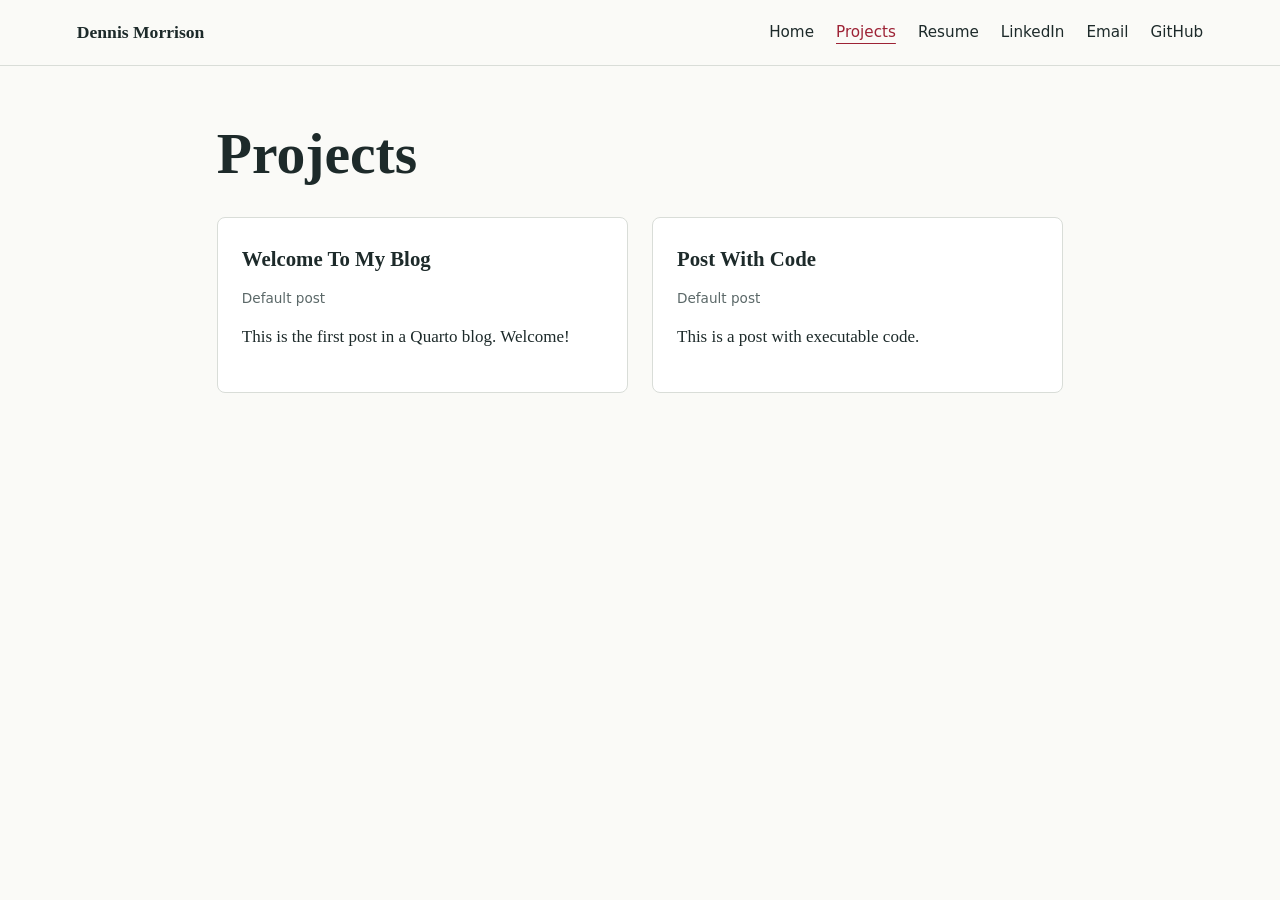
==== projects.html @ fea25a9e "Add files via upload" ====
<!DOCTYPE html>
<html lang="en">
<head>
<meta charset="utf-8">
<meta name="viewport" content="width=device-width, initial-scale=1">
<title>Projects | Dennis Morrison</title>
<link rel="stylesheet" href="styles.css">
</head>
<body>
<nav aria-label="Main">
  <a class="brand" href="index.html">Dennis Morrison</a>
  <ul>
    <li><a href="index.html" >Home</a></li>
    <li><a href="projects.html" aria-current="page">Projects</a></li>
    <li><a href="resume.html" >Resume</a></li>
    <li><a href="https://www.linkedin.com/in/dennis-morrison-347b19288/">LinkedIn</a></li>
    <li><a href="mailto:YOUR_EMAIL@uark.edu">Email</a></li>
    <li><a href="https://github.com/dennismorrison06">GitHub</a></li>
  </ul>
</nav>
<main>
  <h1>Projects</h1>
  <div class="grid">
    <article class="card">
      <h2>Welcome To My Blog</h2>
      <p class="date">Default post</p>
      <p>This is the first post in a Quarto blog. Welcome!</p>
    </article>
    <article class="card">
      <h2>Post With Code</h2>
      <p class="date">Default post</p>
      <p>This is a post with executable code.</p>
    </article>
  </div>
</main>
</body>
</html>
---- styles.css ----
:root{--bg:#fafaf7;--ink:#1d2a2a;--muted:#5b6868;--line:#d9ddd8;--accent:#9d2235;--card:#fff}
@media (prefers-color-scheme:dark){:root{--bg:#161b1b;--ink:#eef1ee;--muted:#a3adab;--line:#2c3535;--accent:#e0788a;--card:#1d2424}}
*{box-sizing:border-box}
body{margin:0;background:var(--bg);color:var(--ink);font:17px/1.65 Georgia,"Times New Roman",serif}
a{color:var(--accent)}
:focus-visible{outline:3px solid var(--accent);outline-offset:3px}
nav{display:flex;justify-content:space-between;align-items:center;flex-wrap:wrap;gap:12px;padding:18px 6vw;border-bottom:1px solid var(--line)}
nav .brand{font-weight:bold;font-size:1.1rem;color:var(--ink);text-decoration:none}
nav ul{display:flex;flex-wrap:wrap;gap:22px;list-style:none;margin:0;padding:0}
nav ul a{color:var(--ink);text-decoration:none;font-family:system-ui,sans-serif;font-size:.95rem}
nav ul a:hover,nav ul a[aria-current]{color:var(--accent);text-decoration:underline;text-underline-offset:6px}
main{max-width:1000px;margin:0 auto;padding:56px 6vw}
h1{font-size:clamp(2.2rem,6vw,3.6rem);line-height:1.1;margin:0 0 .4em}
.hero{display:grid;grid-template-columns:260px 1fr;gap:48px;align-items:center}
.hero img{width:260px;height:260px;object-fit:cover;border-radius:50%;border:4px solid var(--line);background:var(--line)}
.links{display:flex;flex-wrap:wrap;gap:12px;margin-top:24px;font-family:system-ui,sans-serif}
.links a{padding:8px 16px;border:1px solid var(--accent);border-radius:6px;text-decoration:none;font-size:.95rem}
.links a:hover{background:var(--accent);color:var(--bg)}
.grid{display:grid;grid-template-columns:repeat(auto-fill,minmax(280px,1fr));gap:24px;margin-top:32px}
.card{background:var(--card);border:1px solid var(--line);border-radius:8px;padding:24px}
.card h2{margin:0 0 6px;font-size:1.3rem}
.card .date{color:var(--muted);font:.85rem system-ui,sans-serif}
iframe{width:100%;max-width:800px;height:1000px;border:1px solid var(--line)}
@media(max-width:700px){.hero{grid-template-columns:1fr;text-align:center;justify-items:center}.links{justify-content:center}}
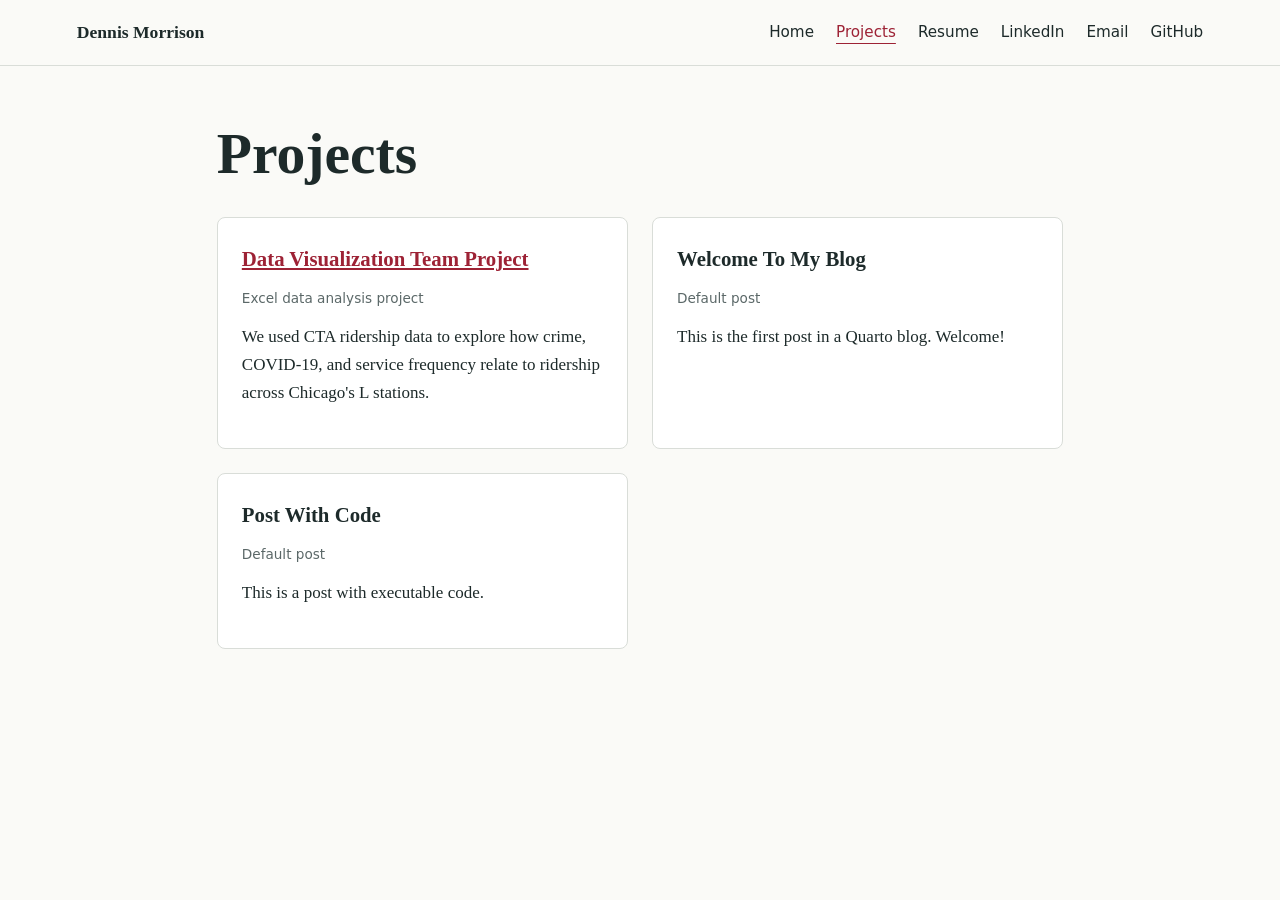
==== commit 75c15c10: "Add Data Visualization Team Project entry Added a new project entry for the Data Visualization Team " ====
--- a/projects.html
+++ b/projects.html
@@ -14,13 +14,18 @@
     <li><a href="projects.html" aria-current="page">Projects</a></li>
     <li><a href="resume.html" >Resume</a></li>
     <li><a href="https://www.linkedin.com/in/dennis-morrison-347b19288/">LinkedIn</a></li>
-    <li><a href="mailto:YOUR_EMAIL@uark.edu">Email</a></li>
+    <li><a href="mailto:dm139@uark.edu">Email</a></li>
     <li><a href="https://github.com/dennismorrison06">GitHub</a></li>
   </ul>
 </nav>
 <main>
   <h1>Projects</h1>
   <div class="grid">
+    <article class="card">
+      <h2><a href="teampage.html">Data Visualization Team Project</a></h2>
+      <p class="date">Excel data analysis project</p>
+      <p>We used CTA ridership data to explore how crime, COVID-19, and service frequency relate to ridership across Chicago's L stations.</p>
+    </article>
     <article class="card">
       <h2>Welcome To My Blog</h2>
       <p class="date">Default post</p>
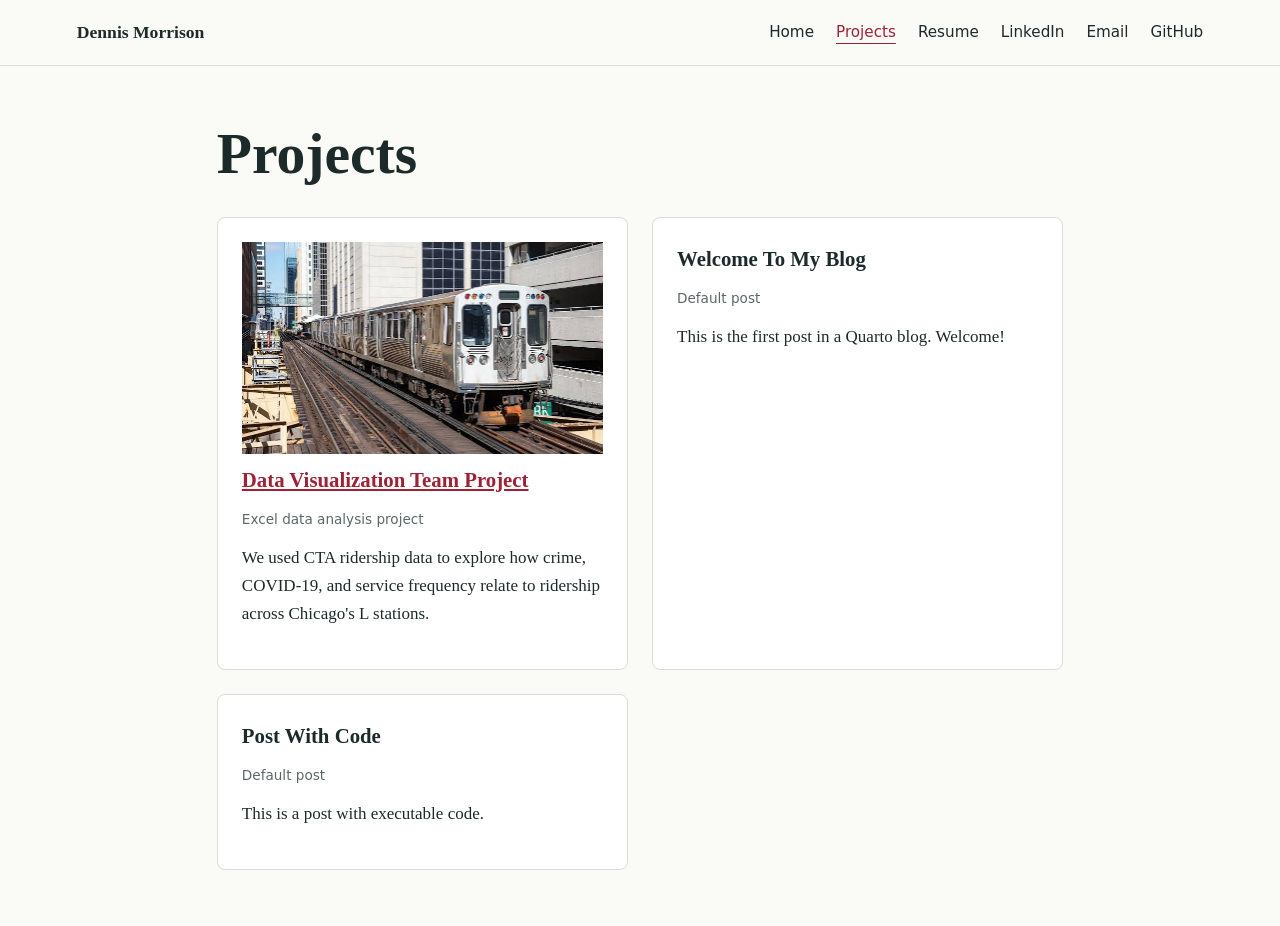
==== commit 6c40157d: "Add project card for Data Visualization Team Project" ====
--- a/projects.html
+++ b/projects.html
@@ -22,6 +22,7 @@
   <h1>Projects</h1>
   <div class="grid">
     <article class="card">
+      <a href="teampage.html"><img src="subway.png" alt="Subway train" style="max-width:100%;height:auto;"></a>
       <h2><a href="teampage.html">Data Visualization Team Project</a></h2>
       <p class="date">Excel data analysis project</p>
       <p>We used CTA ridership data to explore how crime, COVID-19, and service frequency relate to ridership across Chicago's L stations.</p>
